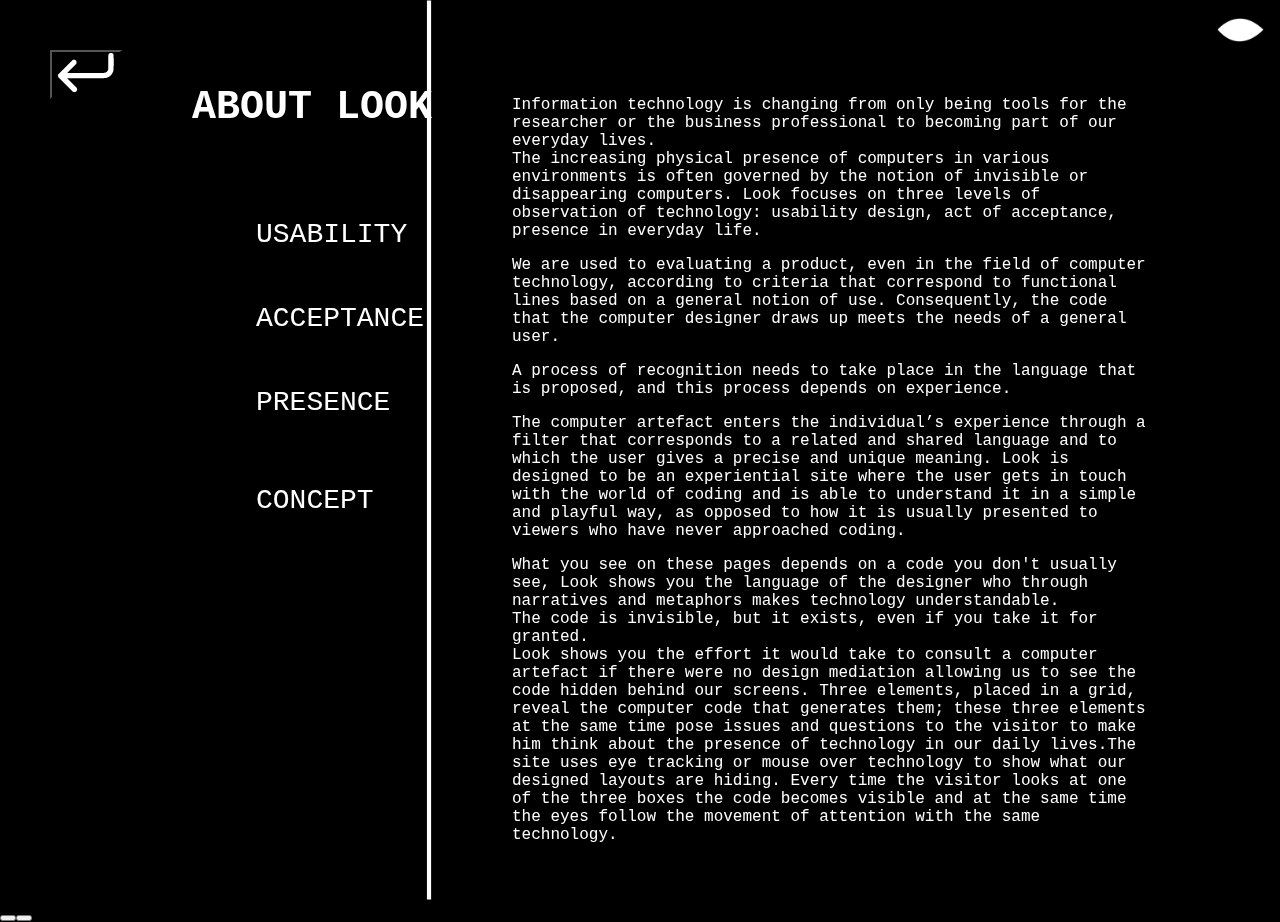
==== about.html @ 2dddfb3c "cachhetteabouttino" ====
<!DOCTYPE html>
<html lang="en">
  <head>
    <meta charset="utf-8" />
    <meta name="viewport" content="width=device-width, initial-scale=1.0" />

    <title>sketch3</title>

    <link rel="stylesheet" type="text/css" href="style.css" />

    <script src="libraries/p5.min.js"></script>
    <script src="libraries/p5.sound.min.js"></script>
  </head>

  <body>
    <nav class="navbar">
      <div class="icon-container">
        <a><img src="assets\occhietto.png" alt="" /></a>
      </div>
    </nav>
    <button id="button1" onclick="location.href='index.html'">
      <a><img src="assets\pulsante2.png" alt="" /></a>
    </button>
    <button id="button2" onclick="location.href='discover2.html'">
      <a><img src="assets\pulsante1.png" alt="" /></a>
    </button>
    <script src="sketch2.js"></script>
    <div id="titolo">
      <p>ABOUT LOOK</p>
    </div>

    <div id="didascalia">
      <p>
        Information technology is changing from only being tools for the
        researcher or the business professional to becoming part of our everyday
        lives.
        <br />The increasing physical presence of computers in various
        environments is often governed by the notion of invisible or
        disappearing computers. Look focuses on three levels of observation of
        technology: usability design, act of acceptance, presence in everyday
        life.
      </p>

      <p>
        We are used to evaluating a product, even in the field of computer
        technology, according to criteria that correspond to functional lines
        based on a general notion of use. Consequently, the code that the
        computer designer draws up meets the needs of a general user.
      </p>

      <p>
        A process of recognition needs to take place in the language that is
        proposed, and this process depends on experience.
      </p>

      <p>
        The computer artefact enters the individual’s experience through a
        filter that corresponds to a related and shared language and to which
        the user gives a precise and unique meaning. Look is designed to be an
        experiential site where the user gets in touch with the world of coding
        and is able to understand it in a simple and playful way, as opposed to
        how it is usually presented to viewers who have never approached coding.
      </p>
      <p>
        What you see on these pages depends on a code you don't usually see,
        Look shows you the language of the designer who through narratives and
        metaphors makes technology understandable.<br />The code is invisible,
        but it exists, even if you take it for granted.
        <br />
        Look shows you the effort it would take to consult a computer artefact
        if there were no design mediation allowing us to see the code hidden
        behind our screens. Three elements, placed in a grid, reveal the
        computer code that generates them; these three elements at the same time
        pose issues and questions to the visitor to make him think about the
        presence of technology in our daily lives.The site uses eye tracking or
        mouse over technology to show what our designed layouts are hiding.
        Every time the visitor looks at one of the three boxes the code becomes
        visible and at the same time the eyes follow the movement of attention
        with the same technology.
      </p>
    </div>

    <div id="titolo2">
      <p>USABILITY</p>
      <br />
      <p>ACCEPTANCE</p>
      <br />
      <p>PRESENCE</p>
      <br />
      <p><br />CONCEPT</p>
    </div>
  </body>
</html>
---- style.css ----
html,
body {
  margin: 0;
  padding: 0;
  background-color: black;
  background-repeat: repeat;
}

/* canvas {
  display: block;
} */

/* button {
  background-color: yellow;
  border: none;
  position: absolute;
  transform: translate(-50%, -50%);
  top: 50%;
  left: 50%;
  padding: 20px 50px;
  font-size: 30px;
  border-radius: 50px;
  font-family: Arial, Helvetica, sans-serif;
} */

#button1 {
  background-color: black;
  outline: none;
  cursor: context-menu;
  text-align: center;
  position: absolute;
  text-decoration: none;
  font: bold 12px Arial, Helvetica, sans-serif;

  /* padding: 10px 20px; */
}

#button1:hover {
  opacity: 40%;
}

#button2 {
  background-color: black;
  outline: none;
  cursor: context-menu;
  text-align: center;
  position: absolute;
  text-decoration: none;
  font: bold 12px Arial, Helvetica, sans-serif;

  /* padding: 10px 20px; */
}

#button2:hover {
  opacity: 40%;
}

#learn {
  color: white;
  background-color: black;
  outline: none;
  cursor: context-menu;
  text-align: center;

  text-decoration: none;
  font: bold 60px Arial, Helvetica, sans-serif;

  /* padding: 10px 20px; */
}
#learn:hover {
  font-style: italic;
}

#about {
  color: white;
  background-color: black;
  outline: none;
  cursor: context-menu;
  text-align: center;

  text-decoration: none;
  font: bold 60px Arial, Helvetica, sans-serif;

  /* padding: 10px 20px; */
}
#about:hover {
  font-style: italic;
}

.navbar {
  display: flex;
  min-height: 64px;
  width: 100%;
  position: fixed;
  z-index: 3;
}

.icon-container {
  padding-right: 16px;
  margin-left: auto;
  min-width: 24px;
  display: flex;
  align-items: center;
  z-index: 2;
}

.icon-container img {
  height: 24px;
}

.occhio1 img {
  position: fixed;
  z-index: 0;
}

#titolo {
  position: absolute;
  padding-top: 45px;
  padding-left: 15%;
  color: rgb(255, 255, 255);
  font-family: "Courier New", Courier, monospace;
  font-size: 40px;
  font-weight: bold;
}

#didascalia {
  position: absolute;
  padding-top: 80px;
  padding-left: 40%;
  padding-right: 10%;
  color: rgb(255, 255, 255);
  font-family: "Courier New", Courier, monospace;
}

#titolo2 {
  position: absolute;
  padding-top: 200px;
  padding-left: 20%;
  color: rgb(255, 255, 255);
  font-family: "Courier New", Courier, monospace;
  font-size: 28px;
  line-height: 50%;
}
/* 
#concept {
  line-height: 80%;
} */
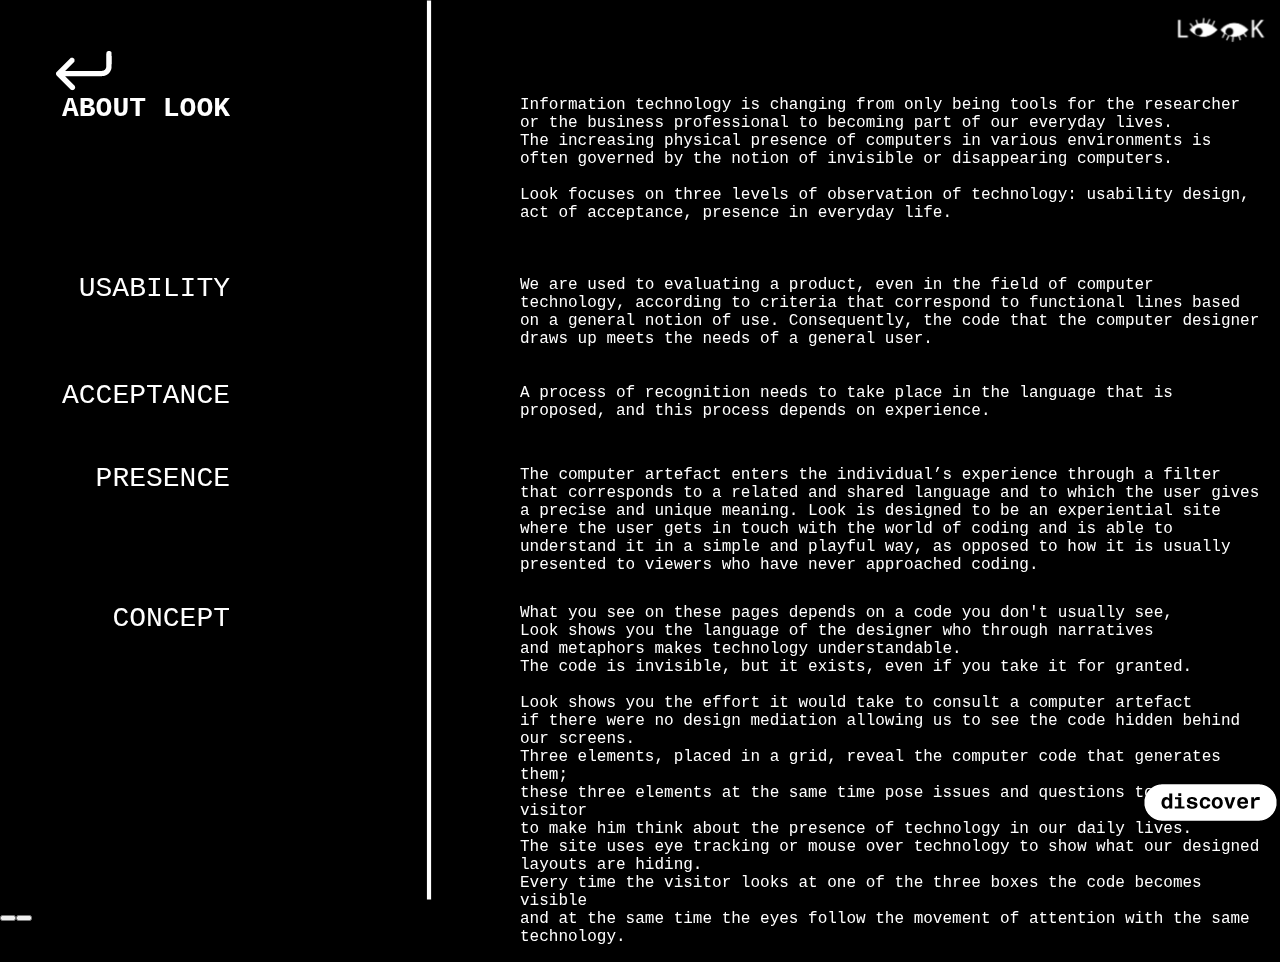
==== commit 88d29827: "push sopia" ====
--- a/about.html
+++ b/about.html
@@ -15,7 +15,7 @@
   <body>
     <nav class="navbar">
       <div class="icon-container">
-        <a><img src="assets\occhietto.png" alt="" /></a>
+        <a><img src="assets\logoo.png" alt="" /></a>
       </div>
     </nav>
     <button id="button1" onclick="location.href='index.html'">
@@ -25,34 +25,126 @@
       <a><img src="assets\pulsante1.png" alt="" /></a>
     </button>
     <script src="sketch2.js"></script>
-    <div id="titolo">
+    <div
+      style="
+        position: absolute;
+        top: 65px;
+        right: 1050px;
+        color: rgb(255, 255, 255);
+        font-family: 'Courier New', Courier, monospace;
+        font-size: 28px;
+        font-weight: bold;
+      "
+    >
       <p>ABOUT LOOK</p>
     </div>
 
-    <div id="didascalia">
+    <div
+      style="
+        position: absolute;
+        top: 80px;
+        left: 520px;
+        right: 20px;
+        color: rgb(255, 255, 255);
+        font-family: 'Courier New', Courier, monospace;
+      "
+    >
       <p>
         Information technology is changing from only being tools for the
         researcher or the business professional to becoming part of our everyday
         lives.
         <br />The increasing physical presence of computers in various
         environments is often governed by the notion of invisible or
-        disappearing computers. Look focuses on three levels of observation of
-        technology: usability design, act of acceptance, presence in everyday
-        life.
-      </p>
-
+        disappearing computers.
+        <br />
+        <br />Look focuses on three levels of observation of technology:
+        usability design, act of acceptance, presence in everyday life.
+      </p>
+    </div>
+
+    <div
+      style="
+        position: absolute;
+        top: 245px;
+        right: 1050px;
+        color: rgb(255, 255, 255);
+        font-family: 'Courier New', Courier, monospace;
+        font-size: 28px;
+      "
+    >
+      <p>USABILITY</p>
+    </div>
+
+    <div
+      style="
+        position: absolute;
+        top: 260px;
+        left: 520px;
+        right: 20px;
+        color: rgb(255, 255, 255);
+        font-family: 'Courier New', Courier, monospace;
+      "
+    >
       <p>
         We are used to evaluating a product, even in the field of computer
         technology, according to criteria that correspond to functional lines
         based on a general notion of use. Consequently, the code that the
         computer designer draws up meets the needs of a general user.
       </p>
-
-      <p>
-        A process of recognition needs to take place in the language that is
-        proposed, and this process depends on experience.
-      </p>
-
+    </div>
+
+    <div
+      style="
+        position: absolute;
+        top: 352px;
+        right: 1050px;
+        color: rgb(255, 255, 255);
+        font-family: 'Courier New', Courier, monospace;
+        font-size: 28px;
+      "
+    >
+      <p>ACCEPTANCE</p>
+    </div>
+
+    <div
+      style="
+        position: absolute;
+        top: 350px;
+        left: 520px;
+        right: 20px;
+        color: rgb(255, 255, 255);
+        font-family: 'Courier New', Courier, monospace;
+      "
+    >
+      <p>
+        <br />A process of recognition needs to take place in the language that
+        is proposed, and this process depends on experience.
+      </p>
+    </div>
+
+    <div
+      style="
+        position: absolute;
+        top: 435px;
+        right: 1050px;
+        color: rgb(255, 255, 255);
+        font-family: 'Courier New', Courier, monospace;
+        font-size: 28px;
+      "
+    >
+      <p>PRESENCE</p>
+    </div>
+
+    <div
+      style="
+        position: absolute;
+        top: 450px;
+        left: 520px;
+        right: 20px;
+        color: rgb(255, 255, 255);
+        font-family: 'Courier New', Courier, monospace;
+      "
+    >
       <p>
         The computer artefact enters the individual’s experience through a
         filter that corresponds to a related and shared language and to which
@@ -61,33 +153,49 @@
         and is able to understand it in a simple and playful way, as opposed to
         how it is usually presented to viewers who have never approached coding.
       </p>
-      <p>
-        What you see on these pages depends on a code you don't usually see,
-        Look shows you the language of the designer who through narratives and
-        metaphors makes technology understandable.<br />The code is invisible,
-        but it exists, even if you take it for granted.
+    </div>
+
+    <div
+      style="
+        position: absolute;
+        top: 575px;
+        right: 1050px;
+        color: rgb(255, 255, 255);
+        font-family: 'Courier New', Courier, monospace;
+        font-size: 28px;
+      "
+    >
+      <p>CONCEPT</p>
+    </div>
+
+    <div
+      style="
+        position: absolute;
+        top: 570px;
+        left: 520px;
+        right: 20px;
+        color: rgb(255, 255, 255);
+        font-family: 'Courier New', Courier, monospace;
+      "
+    >
+      <p>
+        <br />What you see on these pages depends on a code you don't usually
+        see, <br />Look shows you the language of the designer who through
+        narratives <br />and metaphors makes technology understandable.
+        <br />The code is invisible, but it exists, even if you take it for
+        granted.
         <br />
-        Look shows you the effort it would take to consult a computer artefact
-        if there were no design mediation allowing us to see the code hidden
-        behind our screens. Three elements, placed in a grid, reveal the
-        computer code that generates them; these three elements at the same time
-        pose issues and questions to the visitor to make him think about the
-        presence of technology in our daily lives.The site uses eye tracking or
-        mouse over technology to show what our designed layouts are hiding.
-        Every time the visitor looks at one of the three boxes the code becomes
-        visible and at the same time the eyes follow the movement of attention
-        with the same technology.
-      </p>
-    </div>
-
-    <div id="titolo2">
-      <p>USABILITY</p>
-      <br />
-      <p>ACCEPTANCE</p>
-      <br />
-      <p>PRESENCE</p>
-      <br />
-      <p><br />CONCEPT</p>
+        <br />Look shows you the effort it would take to consult a computer
+        artefact <br />if there were no design mediation allowing us to see the
+        code hidden behind our screens. <br />Three elements, placed in a grid,
+        reveal the computer code that generates them; <br />these three elements
+        at the same time pose issues and questions to the visitor <br />to make
+        him think about the presence of technology in our daily lives. <br />The
+        site uses eye tracking or mouse over technology to show what our
+        designed layouts are hiding. <br />Every time the visitor looks at one
+        of the three boxes the code becomes visible <br />and at the same time
+        the eyes follow the movement of attention with the same technology.
+      </p>
     </div>
   </body>
 </html>
--- a/style.css
+++ b/style.css
@@ -24,8 +24,8 @@
 } */
 
 #button1 {
-  background-color: black;
-  outline: none;
+  background: none;
+  border: none;
   cursor: context-menu;
   text-align: center;
   position: absolute;
@@ -40,8 +40,8 @@
 }
 
 #button2 {
-  background-color: black;
-  outline: none;
+  background: none;
+  border: none;
   cursor: context-menu;
   text-align: center;
   position: absolute;
@@ -57,11 +57,10 @@
 
 #learn {
   color: white;
-  background-color: black;
-  outline: none;
+  background: none;
+  border: none;
   cursor: context-menu;
   text-align: center;
-
   text-decoration: none;
   font: bold 60px Arial, Helvetica, sans-serif;
 
@@ -73,8 +72,8 @@
 
 #about {
   color: white;
-  background-color: black;
-  outline: none;
+  background: none;
+  border: none;
   cursor: context-menu;
   text-align: center;
 
@@ -144,4 +143,11 @@
 /* 
 #concept {
   line-height: 80%;
+/* @font-face {
+  font-family: monospace;
+  src: url(font\helvetica.otf);
+}
+
+.nuovofont {
+  font-family: monospace;
 } */
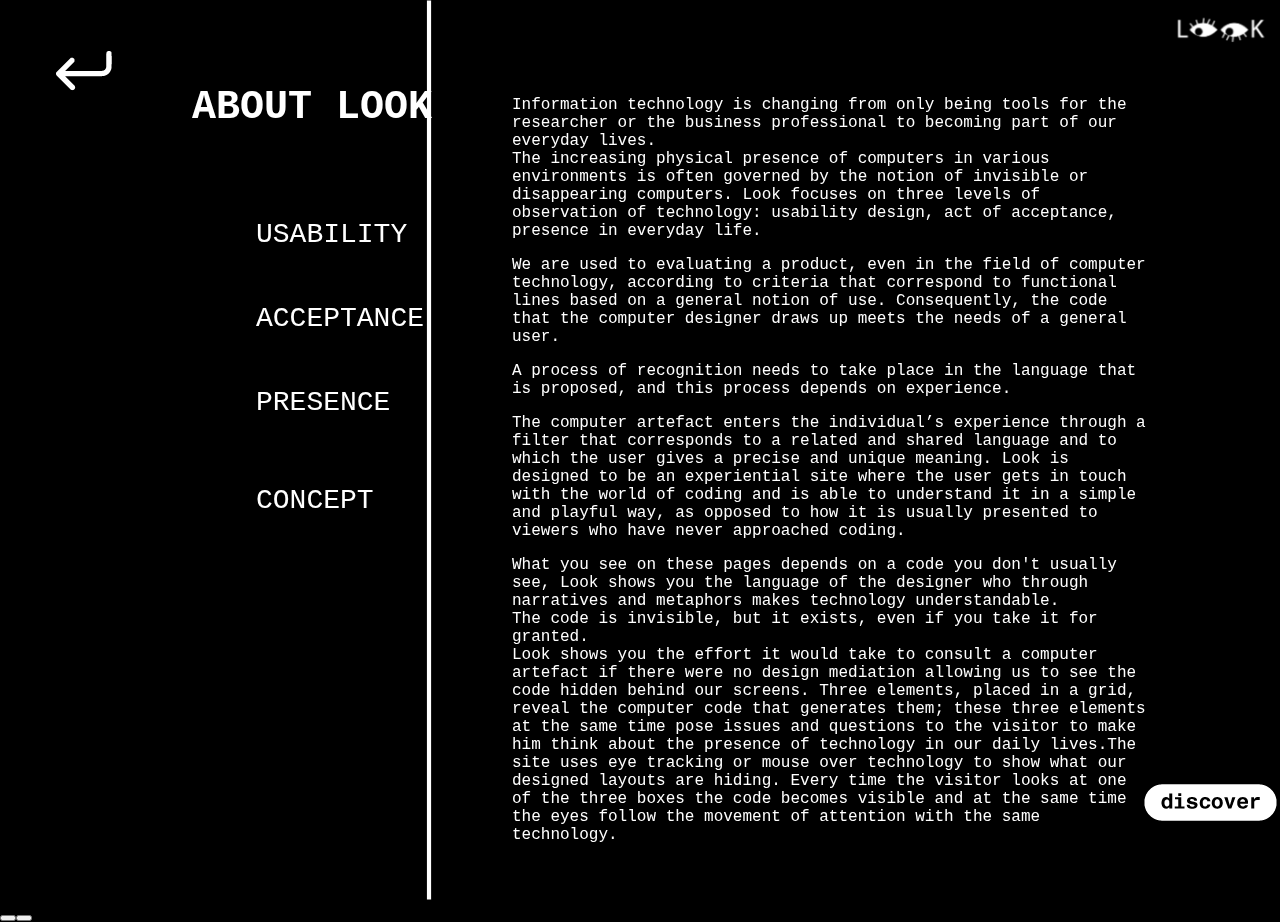
==== commit 2af1e10c: "Merge branch 'main' of https://github.com/drawwithcode/2022-group-project-group09" ====
--- a/about.html
+++ b/about.html
@@ -25,126 +25,34 @@
       <a><img src="assets\pulsante1.png" alt="" /></a>
     </button>
     <script src="sketch2.js"></script>
-    <div
-      style="
-        position: absolute;
-        top: 65px;
-        right: 1050px;
-        color: rgb(255, 255, 255);
-        font-family: 'Courier New', Courier, monospace;
-        font-size: 28px;
-        font-weight: bold;
-      "
-    >
+    <div id="titolo">
       <p>ABOUT LOOK</p>
     </div>
 
-    <div
-      style="
-        position: absolute;
-        top: 80px;
-        left: 520px;
-        right: 20px;
-        color: rgb(255, 255, 255);
-        font-family: 'Courier New', Courier, monospace;
-      "
-    >
+    <div id="didascalia">
       <p>
         Information technology is changing from only being tools for the
         researcher or the business professional to becoming part of our everyday
         lives.
         <br />The increasing physical presence of computers in various
         environments is often governed by the notion of invisible or
-        disappearing computers.
-        <br />
-        <br />Look focuses on three levels of observation of technology:
-        usability design, act of acceptance, presence in everyday life.
+        disappearing computers. Look focuses on three levels of observation of
+        technology: usability design, act of acceptance, presence in everyday
+        life.
       </p>
-    </div>
 
-    <div
-      style="
-        position: absolute;
-        top: 245px;
-        right: 1050px;
-        color: rgb(255, 255, 255);
-        font-family: 'Courier New', Courier, monospace;
-        font-size: 28px;
-      "
-    >
-      <p>USABILITY</p>
-    </div>
-
-    <div
-      style="
-        position: absolute;
-        top: 260px;
-        left: 520px;
-        right: 20px;
-        color: rgb(255, 255, 255);
-        font-family: 'Courier New', Courier, monospace;
-      "
-    >
       <p>
         We are used to evaluating a product, even in the field of computer
         technology, according to criteria that correspond to functional lines
         based on a general notion of use. Consequently, the code that the
         computer designer draws up meets the needs of a general user.
       </p>
-    </div>
 
-    <div
-      style="
-        position: absolute;
-        top: 352px;
-        right: 1050px;
-        color: rgb(255, 255, 255);
-        font-family: 'Courier New', Courier, monospace;
-        font-size: 28px;
-      "
-    >
-      <p>ACCEPTANCE</p>
-    </div>
+      <p>
+        A process of recognition needs to take place in the language that is
+        proposed, and this process depends on experience.
+      </p>
 
-    <div
-      style="
-        position: absolute;
-        top: 350px;
-        left: 520px;
-        right: 20px;
-        color: rgb(255, 255, 255);
-        font-family: 'Courier New', Courier, monospace;
-      "
-    >
-      <p>
-        <br />A process of recognition needs to take place in the language that
-        is proposed, and this process depends on experience.
-      </p>
-    </div>
-
-    <div
-      style="
-        position: absolute;
-        top: 435px;
-        right: 1050px;
-        color: rgb(255, 255, 255);
-        font-family: 'Courier New', Courier, monospace;
-        font-size: 28px;
-      "
-    >
-      <p>PRESENCE</p>
-    </div>
-
-    <div
-      style="
-        position: absolute;
-        top: 450px;
-        left: 520px;
-        right: 20px;
-        color: rgb(255, 255, 255);
-        font-family: 'Courier New', Courier, monospace;
-      "
-    >
       <p>
         The computer artefact enters the individual’s experience through a
         filter that corresponds to a related and shared language and to which
@@ -153,49 +61,33 @@
         and is able to understand it in a simple and playful way, as opposed to
         how it is usually presented to viewers who have never approached coding.
       </p>
+      <p>
+        What you see on these pages depends on a code you don't usually see,
+        Look shows you the language of the designer who through narratives and
+        metaphors makes technology understandable.<br />The code is invisible,
+        but it exists, even if you take it for granted.
+        <br />
+        Look shows you the effort it would take to consult a computer artefact
+        if there were no design mediation allowing us to see the code hidden
+        behind our screens. Three elements, placed in a grid, reveal the
+        computer code that generates them; these three elements at the same time
+        pose issues and questions to the visitor to make him think about the
+        presence of technology in our daily lives.The site uses eye tracking or
+        mouse over technology to show what our designed layouts are hiding.
+        Every time the visitor looks at one of the three boxes the code becomes
+        visible and at the same time the eyes follow the movement of attention
+        with the same technology.
+      </p>
     </div>
 
-    <div
-      style="
-        position: absolute;
-        top: 575px;
-        right: 1050px;
-        color: rgb(255, 255, 255);
-        font-family: 'Courier New', Courier, monospace;
-        font-size: 28px;
-      "
-    >
-      <p>CONCEPT</p>
-    </div>
-
-    <div
-      style="
-        position: absolute;
-        top: 570px;
-        left: 520px;
-        right: 20px;
-        color: rgb(255, 255, 255);
-        font-family: 'Courier New', Courier, monospace;
-      "
-    >
-      <p>
-        <br />What you see on these pages depends on a code you don't usually
-        see, <br />Look shows you the language of the designer who through
-        narratives <br />and metaphors makes technology understandable.
-        <br />The code is invisible, but it exists, even if you take it for
-        granted.
-        <br />
-        <br />Look shows you the effort it would take to consult a computer
-        artefact <br />if there were no design mediation allowing us to see the
-        code hidden behind our screens. <br />Three elements, placed in a grid,
-        reveal the computer code that generates them; <br />these three elements
-        at the same time pose issues and questions to the visitor <br />to make
-        him think about the presence of technology in our daily lives. <br />The
-        site uses eye tracking or mouse over technology to show what our
-        designed layouts are hiding. <br />Every time the visitor looks at one
-        of the three boxes the code becomes visible <br />and at the same time
-        the eyes follow the movement of attention with the same technology.
-      </p>
+    <div id="titolo2">
+      <p>USABILITY</p>
+      <br />
+      <p>ACCEPTANCE</p>
+      <br />
+      <p>PRESENCE</p>
+      <br />
+      <p><br />CONCEPT</p>
     </div>
   </body>
 </html>
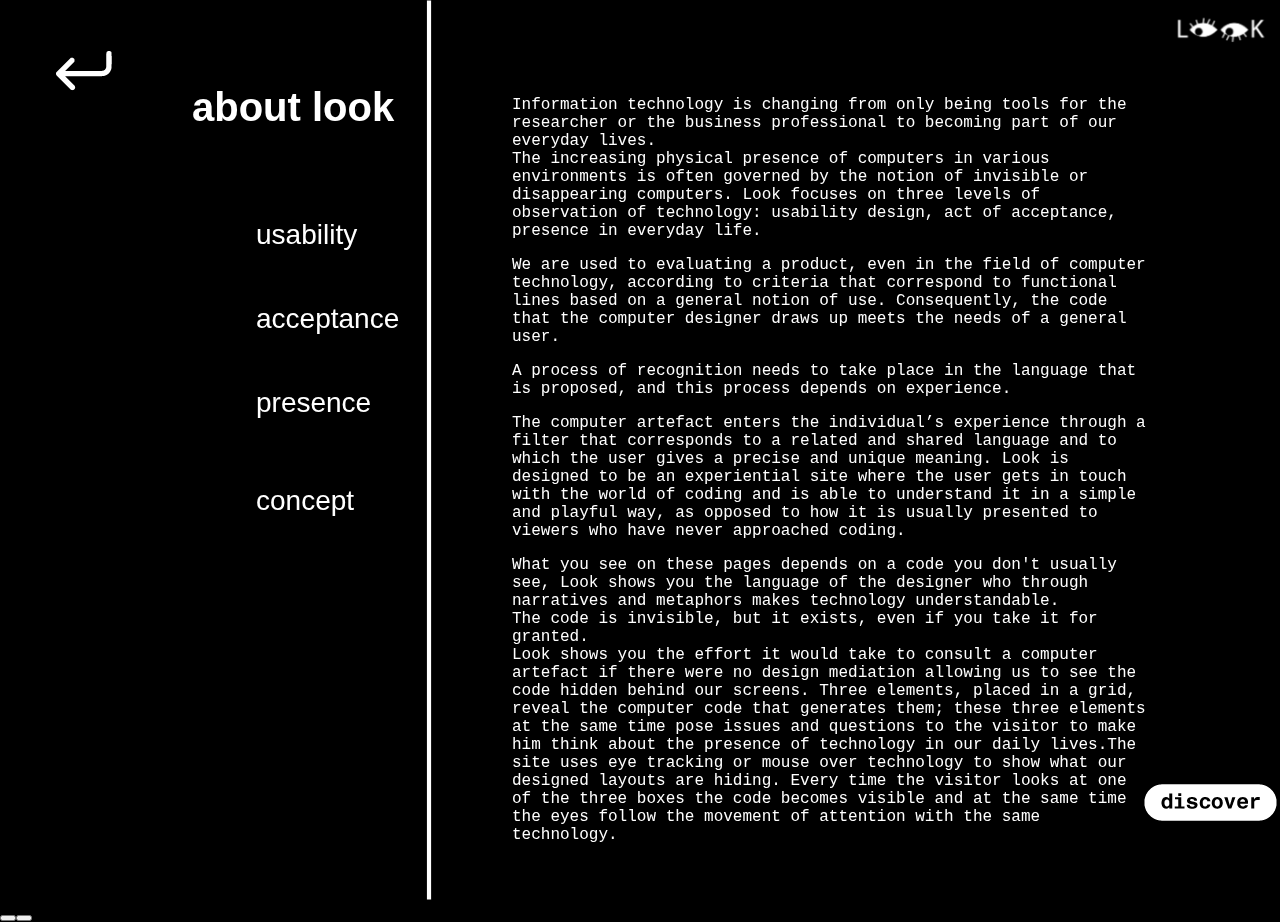
==== commit 511fc141: "gnugnugnu" ====
--- a/about.html
+++ b/about.html
@@ -26,7 +26,7 @@
     </button>
     <script src="sketch2.js"></script>
     <div id="titolo">
-      <p>ABOUT LOOK</p>
+      <p>about look</p>
     </div>
 
     <div id="didascalia">
@@ -81,13 +81,13 @@
     </div>
 
     <div id="titolo2">
-      <p>USABILITY</p>
+      <p>usability</p>
       <br />
-      <p>ACCEPTANCE</p>
+      <p>acceptance</p>
       <br />
-      <p>PRESENCE</p>
+      <p>presence</p>
       <br />
-      <p><br />CONCEPT</p>
+      <p><br />concept</p>
     </div>
   </body>
 </html>
--- a/style.css
+++ b/style.css
@@ -117,7 +117,7 @@
   padding-top: 45px;
   padding-left: 15%;
   color: rgb(255, 255, 255);
-  font-family: "Courier New", Courier, monospace;
+  font-family: Arial, Helvetica, sans-serif;
   font-size: 40px;
   font-weight: bold;
 }
@@ -136,7 +136,7 @@
   padding-top: 200px;
   padding-left: 20%;
   color: rgb(255, 255, 255);
-  font-family: "Courier New", Courier, monospace;
+  font-family: Arial, Helvetica, sans-serif;
   font-size: 28px;
   line-height: 50%;
 }
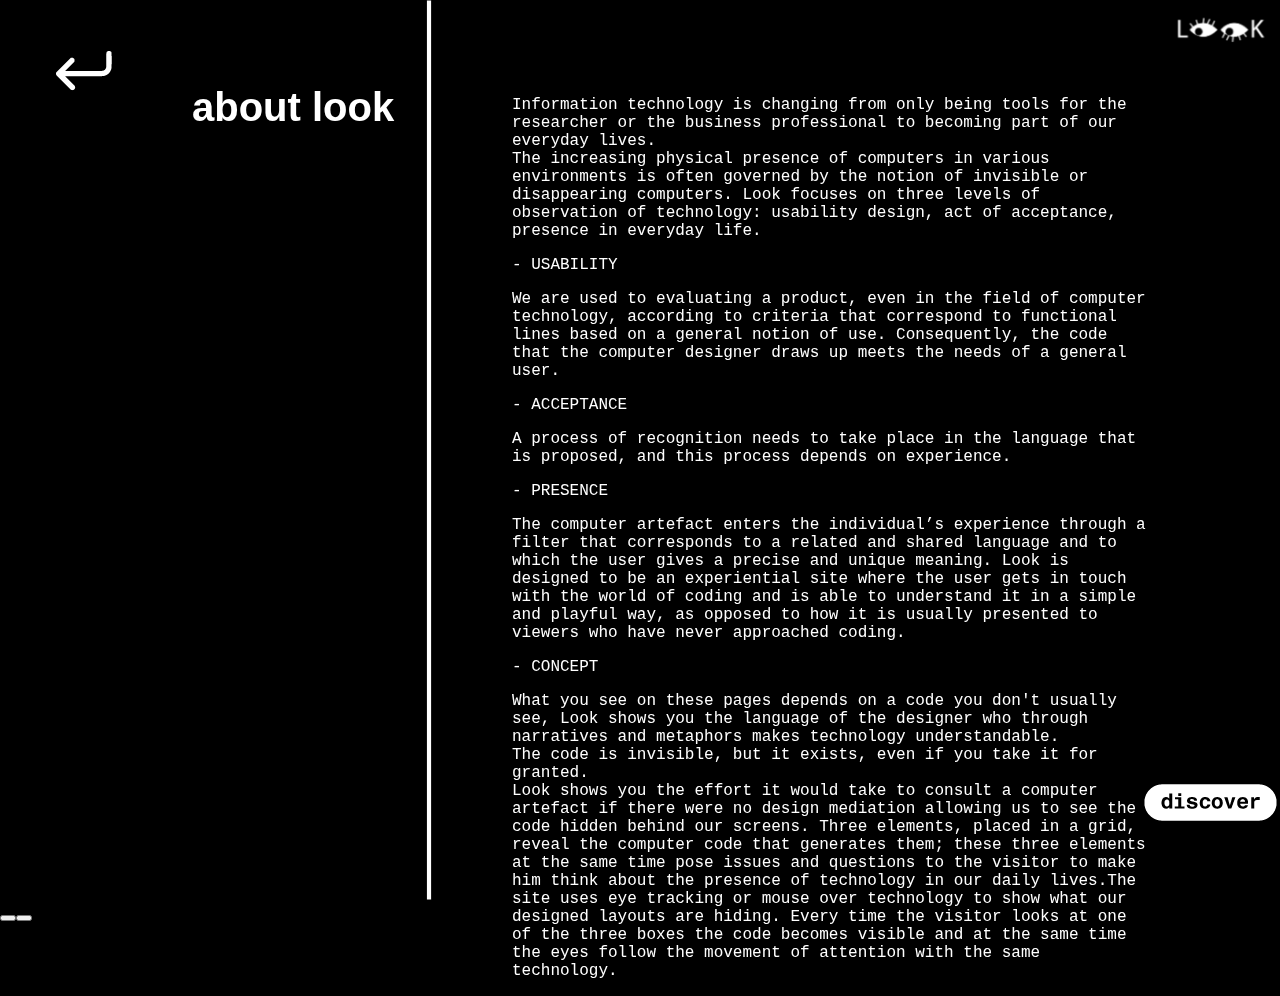
==== commit cb6884f0: "pushhhhhhh" ====
--- a/about.html
+++ b/about.html
@@ -40,19 +40,19 @@
         technology: usability design, act of acceptance, presence in everyday
         life.
       </p>
-
+      <p>- USABILITY</p>
       <p>
         We are used to evaluating a product, even in the field of computer
         technology, according to criteria that correspond to functional lines
         based on a general notion of use. Consequently, the code that the
         computer designer draws up meets the needs of a general user.
       </p>
-
+      <p>- ACCEPTANCE</p>
       <p>
         A process of recognition needs to take place in the language that is
         proposed, and this process depends on experience.
       </p>
-
+      <p>- PRESENCE</p>
       <p>
         The computer artefact enters the individual’s experience through a
         filter that corresponds to a related and shared language and to which
@@ -61,6 +61,7 @@
         and is able to understand it in a simple and playful way, as opposed to
         how it is usually presented to viewers who have never approached coding.
       </p>
+      <p>- CONCEPT</p>
       <p>
         What you see on these pages depends on a code you don't usually see,
         Look shows you the language of the designer who through narratives and
@@ -79,15 +80,5 @@
         with the same technology.
       </p>
     </div>
-
-    <div id="titolo2">
-      <p>usability</p>
-      <br />
-      <p>acceptance</p>
-      <br />
-      <p>presence</p>
-      <br />
-      <p><br />concept</p>
-    </div>
   </body>
 </html>
--- a/style.css
+++ b/style.css
@@ -151,3 +151,38 @@
 .nuovofont {
   font-family: monospace;
 } */
+
+#HTMLButtonElement {
+  visibility: hidden;
+  /* appearance: hidden;
+  writing-mode: horizontal-tb !important;
+  font-style: ;
+  font-variant-ligatures: ;
+  font-variant-caps: ;
+  font-variant-numeric: ;
+  font-variant-east-asian: ;
+  font-weight: ;
+  font-stretch: ;
+  font-size: ;
+  font-family: ;
+  text-rendering: auto;
+  color: buttontext;
+  letter-spacing: normal;
+  word-spacing: normal;
+  line-height: normal;
+  text-transform: none;
+  text-indent: 0px;
+  text-shadow: none;
+  display: inline-block;
+  text-align: center;
+  align-items: flex-start;
+  cursor: default;
+  box-sizing: border-box;
+  background-color: buttonface;
+  margin: 0em;
+  padding: 1px 6px;
+  border-width: 2px;
+  border-style: outset;
+  border-color: buttonborder;
+  border-image: initial; */
+}
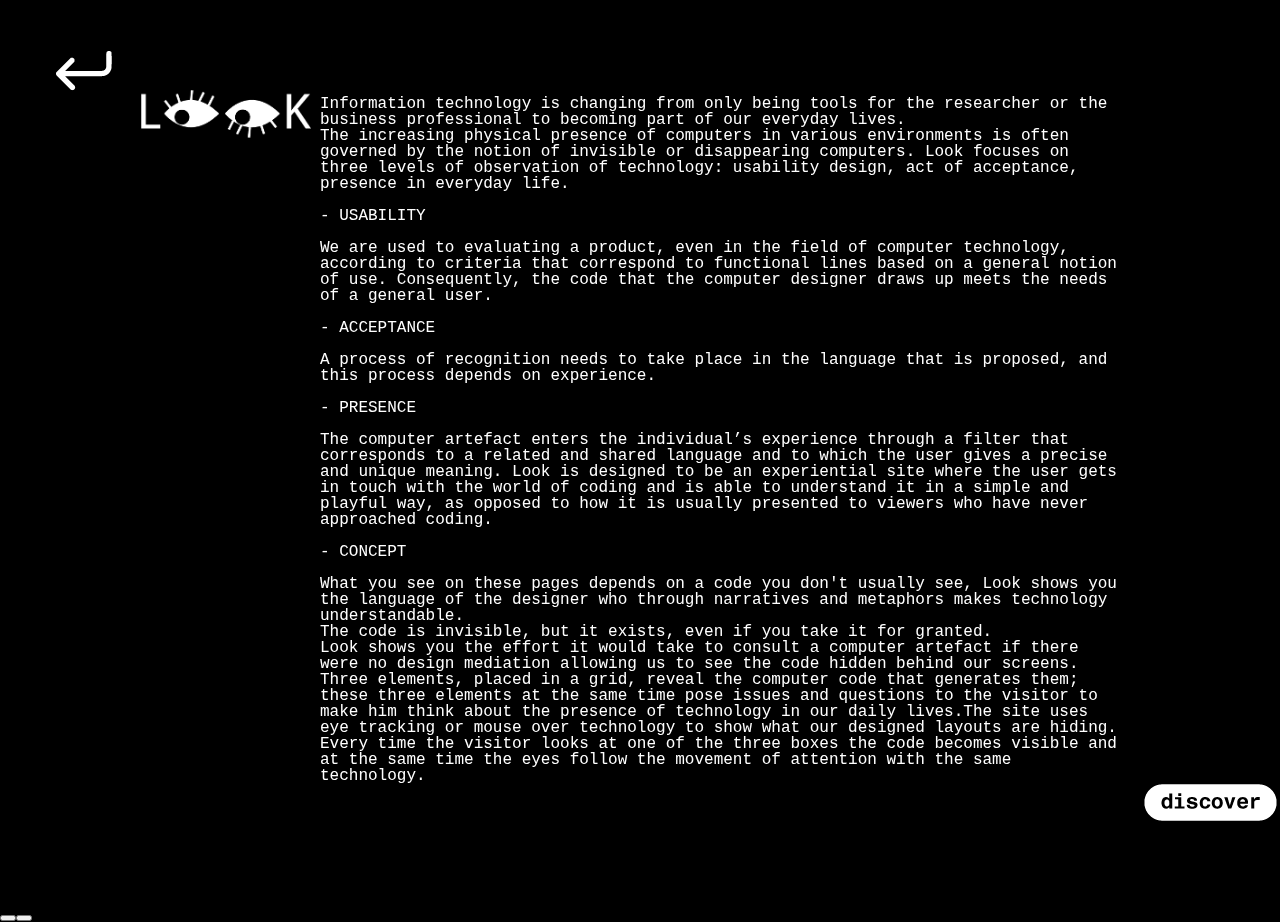
==== commit 0a8770c8: "about sistemato" ====
--- a/about.html
+++ b/about.html
@@ -13,11 +13,11 @@
   </head>
 
   <body>
-    <nav class="navbar">
+    <!-- <nav class="navbar">
       <div class="icon-container">
         <a><img src="assets\logoo.png" alt="" /></a>
       </div>
-    </nav>
+    </nav> -->
     <button id="button1" onclick="location.href='index.html'">
       <a><img src="assets\pulsante2.png" alt="" /></a>
     </button>
@@ -26,7 +26,8 @@
     </button>
     <script src="sketch2.js"></script>
     <div id="titolo">
-      <p>about look</p>
+      <!-- <p>about<br />look</p> -->
+      <img src="assets\logoo.png" alt="LOOK" width="170px" />
     </div>
 
     <div id="didascalia">
@@ -79,6 +80,8 @@
         visible and at the same time the eyes follow the movement of attention
         with the same technology.
       </p>
+
+      <p id="HTMLButtonElement">BABYCACCA</p>
     </div>
   </body>
 </html>
--- a/style.css
+++ b/style.css
@@ -114,8 +114,8 @@
 
 #titolo {
   position: absolute;
-  padding-top: 45px;
-  padding-left: 15%;
+  padding-top: 90px;
+  padding-left: 11%;
   color: rgb(255, 255, 255);
   font-family: Arial, Helvetica, sans-serif;
   font-size: 40px;
@@ -125,21 +125,14 @@
 #didascalia {
   position: absolute;
   padding-top: 80px;
-  padding-left: 40%;
-  padding-right: 10%;
+  padding-left: 25%;
+  padding-right: 12%;
   color: rgb(255, 255, 255);
   font-family: "Courier New", Courier, monospace;
+  line-height: 1;
+  text-align: left;
 }
 
-#titolo2 {
-  position: absolute;
-  padding-top: 200px;
-  padding-left: 20%;
-  color: rgb(255, 255, 255);
-  font-family: Arial, Helvetica, sans-serif;
-  font-size: 28px;
-  line-height: 50%;
-}
 /* 
 #concept {
   line-height: 80%;
